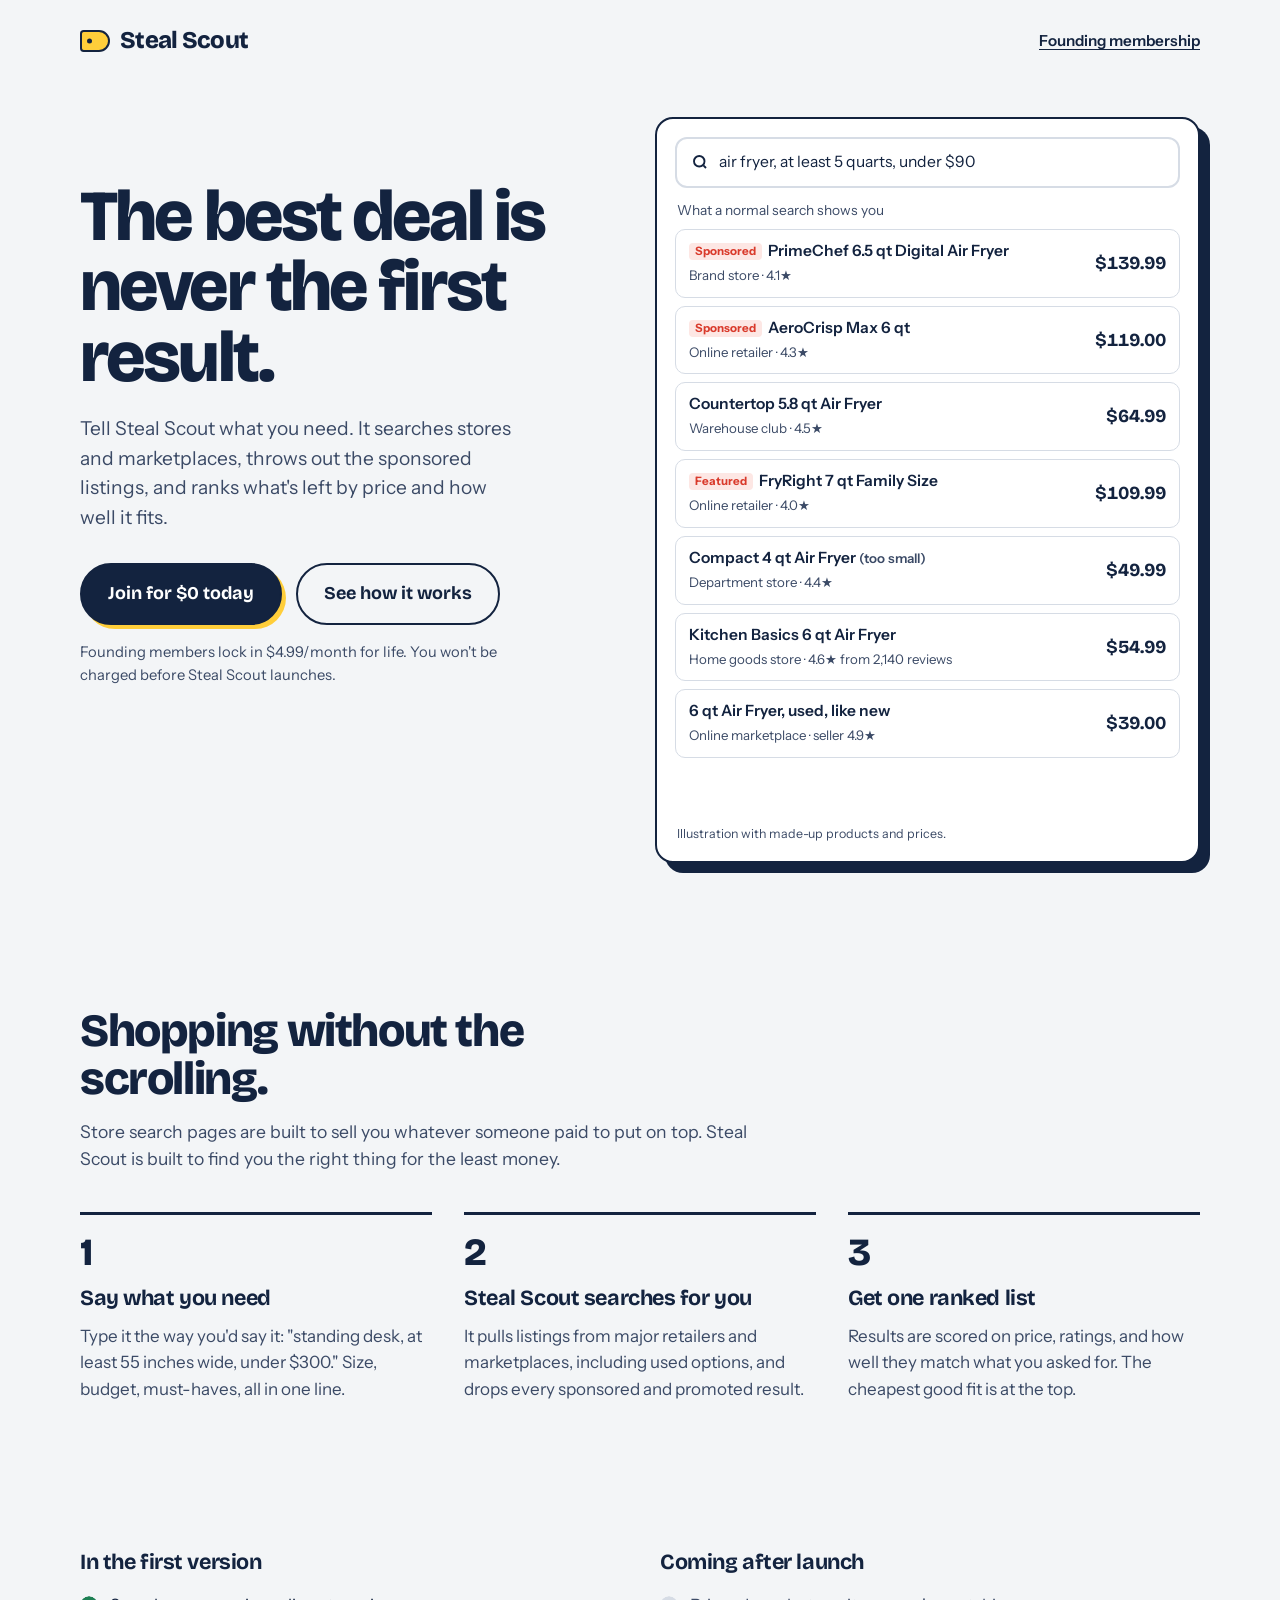
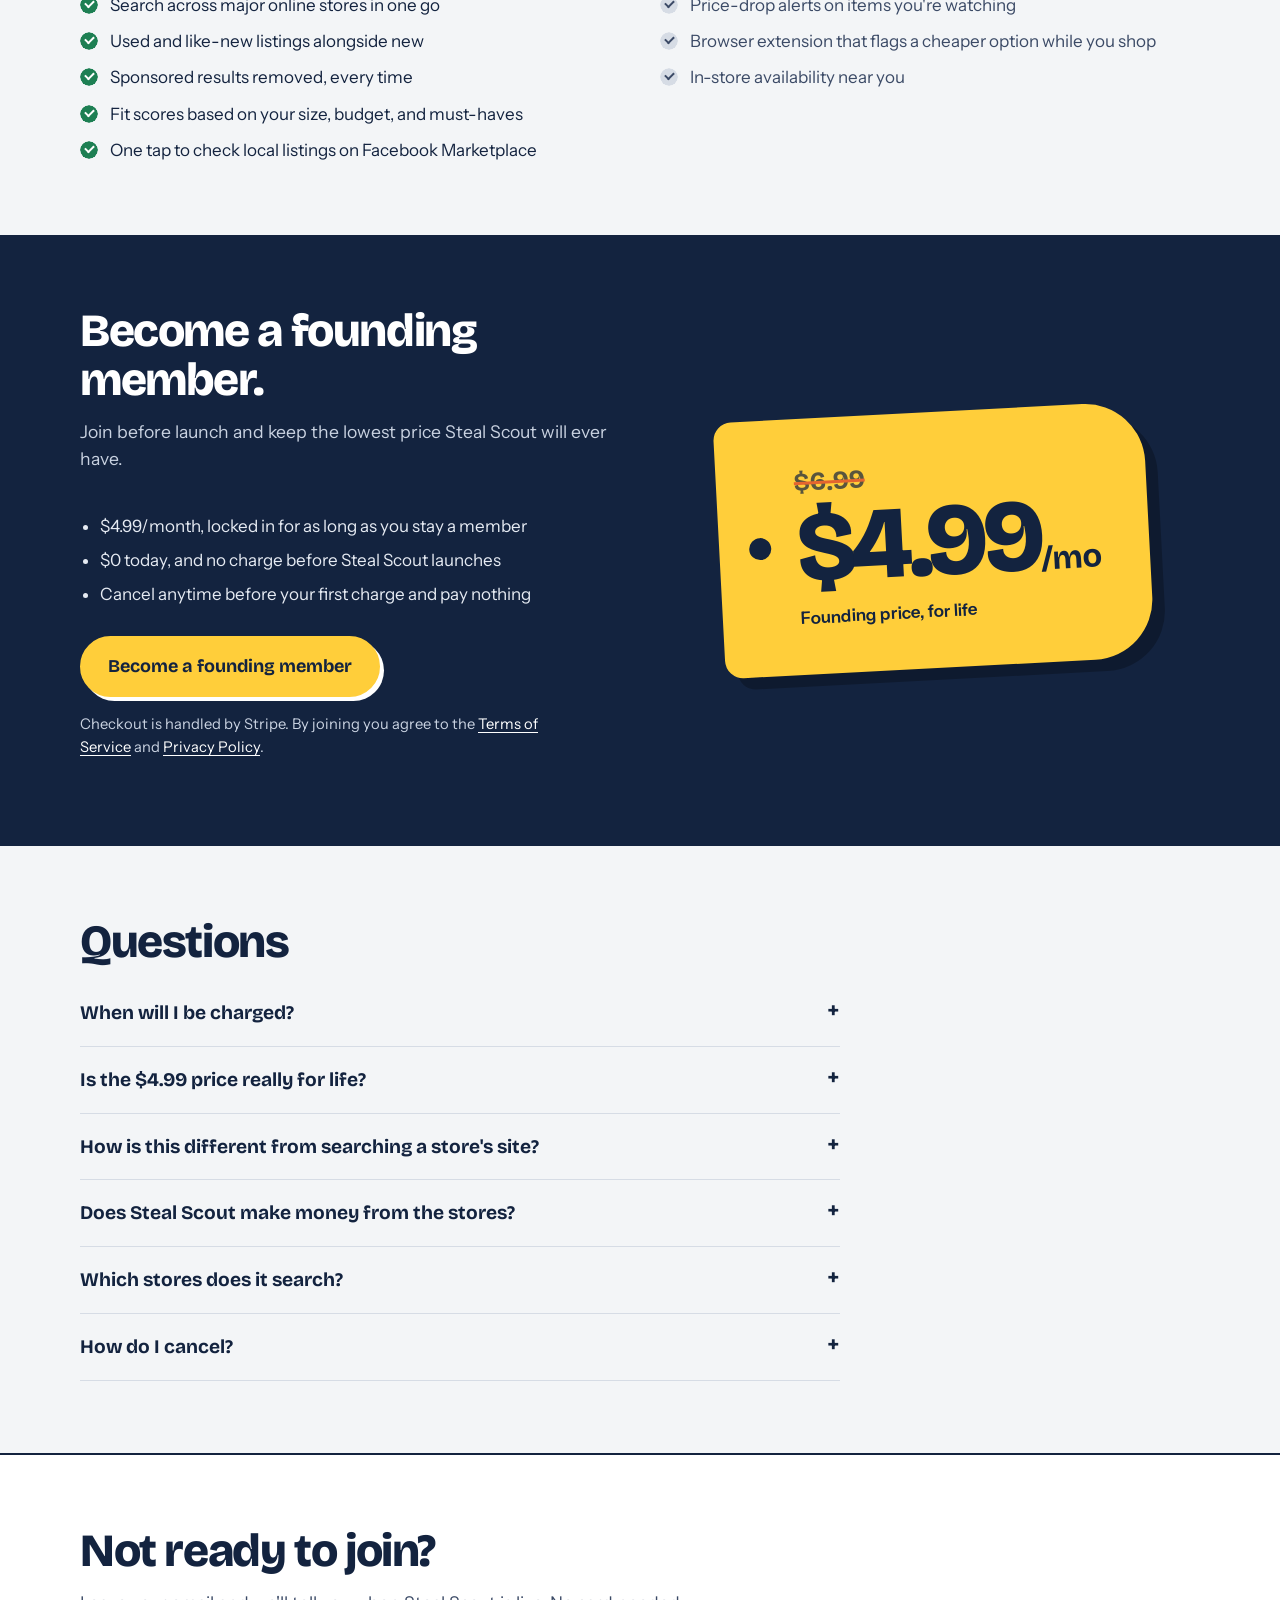
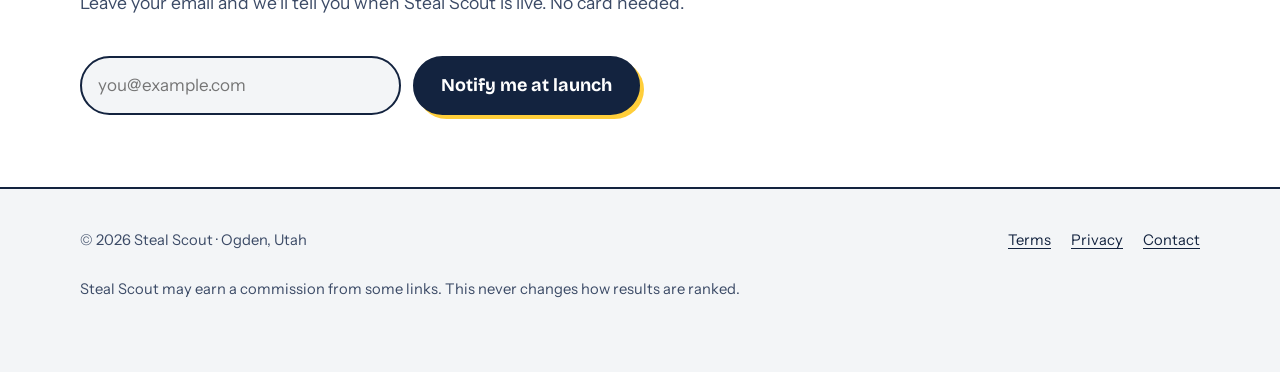
==== index.html @ 801db47e "Add files via upload" ====
<!doctype html>
<html lang="en">
<head>
  <meta charset="utf-8">
  <meta name="viewport" content="width=device-width, initial-scale=1">
  <title>Steal Scout — the best deal, minus the ads</title>
  <meta name="description" content="Tell Steal Scout what you need. It searches stores and marketplaces, removes the sponsored results, and ranks what's left by price and fit.">
  <meta property="og:title" content="Steal Scout — the best deal, minus the ads">
  <meta property="og:description" content="Skip the sponsored listings. Get the cheapest good fit across stores in one list.">
  <meta property="og:type" content="website">
  <link rel="icon" href="data:image/svg+xml,%3Csvg xmlns='http://www.w3.org/2000/svg' viewBox='0 0 32 24'%3E%3Cpath d='M2 2h18l10 10-10 10H2z' fill='%23ffce3a' stroke='%2313233f' stroke-width='2.5' stroke-linejoin='round'/%3E%3Ccircle cx='8' cy='12' r='2.5' fill='%2313233f'/%3E%3C/svg%3E">
  <link rel="preconnect" href="https://fonts.googleapis.com">
  <link rel="preconnect" href="https://fonts.gstatic.com" crossorigin>
  <link href="https://fonts.googleapis.com/css2?family=Bricolage+Grotesque:opsz,wght@12..96,600;12..96,700;12..96,800&family=Instrument+Sans:wght@400;600&display=swap" rel="stylesheet">
  <link rel="stylesheet" href="styles.css">
</head>
<body>

<header class="site-head">
  <div class="wrap">
    <a class="logo" href="/"><span class="logo-tag" aria-hidden="true"></span>Steal Scout</a>
    <a class="head-link" href="#founding">Founding membership</a>
  </div>
</header>

<main>
  <section class="hero">
    <div class="wrap">
      <div>
        <h1>The best deal is never the first result.</h1>
        <p class="lede">Tell Steal Scout what you need. It searches stores and marketplaces, throws out the sponsored listings, and ranks what's left by price and how well it fits.</p>
        <div class="hero-cta">
          <a class="btn" href="https://buy.stripe.com/4gM4gB4GC7QSdQm1ie2cg00">Join for $0 today</a>
          <a class="btn btn-ghost" href="#how">See how it works</a>
        </div>
        <p class="fine">Founding members lock in $4.99/month for life. You won't be charged before Steal Scout launches.</p>
      </div>

      <div class="demo" id="demo" aria-label="Example of a Steal Scout search">
        <div class="demo-search">
          <svg width="18" height="18" viewBox="0 0 24 24" fill="none" stroke="currentColor" stroke-width="2.5" aria-hidden="true"><circle cx="11" cy="11" r="7"/><path d="m20 20-3.5-3.5"/></svg>
          <span>air fryer, at least 5 quarts, under $90</span>
        </div>
        <div class="demo-status">
          <span id="demo-label" aria-live="polite">What a normal search shows you</span>
          <button type="button" id="replay" hidden>Replay</button>
        </div>
        <ol class="results">
          <li class="result is-ad">
            <div class="r-name"><span class="ad-flag">Sponsored</span>PrimeChef 6.5 qt Digital Air Fryer</div>
            <div class="r-price">$139.99</div>
            <div class="r-meta">Brand store · 4.1★</div>
          </li>
          <li class="result is-ad">
            <div class="r-name"><span class="ad-flag">Sponsored</span>AeroCrisp Max 6 qt</div>
            <div class="r-price">$119.00</div>
            <div class="r-meta">Online retailer · 4.3★</div>
          </li>
          <li class="result r-mid" data-rank="2">
            <div class="r-name"><span class="fit">91% fit</span>Countertop 5.8 qt Air Fryer</div>
            <div class="r-price">$64.99</div>
            <div class="r-meta">Warehouse club · 4.5★</div>
          </li>
          <li class="result is-ad">
            <div class="r-name"><span class="ad-flag">Featured</span>FryRight 7 qt Family Size</div>
            <div class="r-price">$109.99</div>
            <div class="r-meta">Online retailer · 4.0★</div>
          </li>
          <li class="result r-low" data-rank="4">
            <div class="r-name"><span class="fit">52% fit</span>Compact 4 qt Air Fryer <span class="r-meta">(too small)</span></div>
            <div class="r-price">$49.99</div>
            <div class="r-meta">Department store · 4.4★</div>
          </li>
          <li class="result r-best" data-rank="1">
            <div class="r-name"><span class="fit">96% fit</span>Kitchen Basics 6 qt Air Fryer</div>
            <div class="r-price">$54.99</div>
            <div class="r-meta">Home goods store · 4.6★ from 2,140 reviews</div>
          </li>
          <li class="result r-used" data-rank="3">
            <div class="r-name"><span class="fit">84% fit</span>6 qt Air Fryer, used, like new</div>
            <div class="r-price">$39.00</div>
            <div class="r-meta">Online marketplace · seller 4.9★</div>
          </li>
        </ol>
        <div class="savings">Best fit: $85.00 less than the first result.</div>
        <p class="demo-note">Illustration with made-up products and prices.</p>
      </div>
    </div>
  </section>

  <section id="how">
    <div class="wrap">
      <h2 class="section-title">Shopping without the scrolling.</h2>
      <p class="section-sub">Store search pages are built to sell you whatever someone paid to put on top. Steal Scout is built to find you the right thing for the least money.</p>
      <ol class="steps">
        <li>
          <h3>Say what you need</h3>
          <p>Type it the way you'd say it: "standing desk, at least 55 inches wide, under $300." Size, budget, must-haves, all in one line.</p>
        </li>
        <li>
          <h3>Steal Scout searches for you</h3>
          <p>It pulls listings from major retailers and marketplaces, including used options, and drops every sponsored and promoted result.</p>
        </li>
        <li>
          <h3>Get one ranked list</h3>
          <p>Results are scored on price, ratings, and how well they match what you asked for. The cheapest good fit is at the top.</p>
        </li>
      </ol>
    </div>
  </section>

  <section>
    <div class="wrap split">
      <div>
        <h3>In the first version</h3>
        <ul class="checklist">
          <li>Search across major online stores in one go</li>
          <li>Used and like-new listings alongside new</li>
          <li>Sponsored results removed, every time</li>
          <li>Fit scores based on your size, budget, and must-haves</li>
          <li>One tap to check local listings on Facebook Marketplace</li>
        </ul>
      </div>
      <div>
        <h3>Coming after launch</h3>
        <ul class="checklist later">
          <li>Price-drop alerts on items you're watching</li>
          <li>Browser extension that flags a cheaper option while you shop</li>
          <li>In-store availability near you</li>
        </ul>
      </div>
    </div>
  </section>

  <section class="offer" id="founding">
    <div class="wrap">
      <div>
        <h2 class="section-title">Become a founding member.</h2>
        <p class="section-sub">Join before launch and keep the lowest price Steal Scout will ever have.</p>
        <ul>
          <li>$4.99/month, locked in for as long as you stay a member</li>
          <li>$0 today, and no charge before Steal Scout launches</li>
          <li>Cancel anytime before your first charge and pay nothing</li>
        </ul>
        <a class="btn" href="https://buy.stripe.com/4gM4gB4GC7QSdQm1ie2cg00">Become a founding member</a>
        <p class="fine">Checkout is handled by Stripe. By joining you agree to the <a href="terms.html">Terms of Service</a> and <a href="privacy.html">Privacy Policy</a>.</p>
      </div>
      <div class="tag" aria-label="Founding price: $4.99 per month, regular price $6.99">
        <div class="tag-was">$6.99</div>
        <div class="tag-now">$4.99<span>/mo</span></div>
        <div class="tag-for">Founding price, for life</div>
      </div>
    </div>
  </section>

  <section>
    <div class="wrap">
      <h2 class="section-title">Questions</h2>
      <div class="faq">
        <details>
          <summary>When will I be charged?</summary>
          <p>Nothing is charged when you join. Your membership starts with a 30-day free trial, and Steal Scout is scheduled to launch in early November 2026, before that trial ends. If launch slips, we'll extend your trial so you're never charged before Steal Scout is live, and we'll email you before your first charge either way.</p>
        </details>
        <details>
          <summary>Is the $4.99 price really for life?</summary>
          <p>Yes. As long as your membership stays active, your price stays $4.99/month. The regular price after launch will be $6.99/month.</p>
        </details>
        <details>
          <summary>How is this different from searching a store's site?</summary>
          <p>A store's search shows you its own products and the listings sellers pay to promote. Steal Scout compares across stores, removes every sponsored result, and ranks by price and how well each item matches what you asked for.</p>
        </details>
        <details>
          <summary>Does Steal Scout make money from the stores?</summary>
          <p>Some links may be affiliate links, which means we may earn a small commission if you buy, at no extra cost to you. Commissions never affect the ranking. Results are ordered by price, ratings, and fit only.</p>
        </details>
        <details>
          <summary>Which stores does it search?</summary>
          <p>At launch, major online retailers and marketplaces, including used listings, plus a one-tap link to check Facebook Marketplace near you. We'll add more sources over time. It won't cover every store on day one.</p>
        </details>
        <details>
          <summary>How do I cancel?</summary>
          <p>Email <a href="mailto:support@YOURDOMAIN.com">support@YOURDOMAIN.com</a> and we'll cancel your membership the same day. If you cancel before your first charge, you pay nothing.</p>
        </details>
      </div>
    </div>
  </section>

  <section class="waitlist">
    <div class="wrap">
      <h2 class="section-title">Not ready to join?</h2>
      <p class="section-sub">Leave your email and we'll tell you when Steal Scout is live. No card needed.</p>
      <form name="waitlist" method="POST" action="/thanks.html" data-netlify="true" netlify-honeypot="company">
        <input type="hidden" name="form-name" value="waitlist">
        <p class="hidden"><label>Don't fill this out: <input name="company"></label></p>
        <label class="hidden" for="wl-email">Email address</label>
        <input id="wl-email" type="email" name="email" placeholder="you@example.com" autocomplete="email" required>
        <button class="btn" type="submit">Notify me at launch</button>
      </form>
    </div>
  </section>
</main>

<footer class="site-foot">
  <div class="wrap">
    <span>© 2026 Steal Scout · Ogden, Utah</span>
    <nav>
      <a href="terms.html">Terms</a>
      <a href="privacy.html">Privacy</a>
      <a href="mailto:support@YOURDOMAIN.com">Contact</a>
    </nav>
    <p class="disclosure">Steal Scout may earn a commission from some links. This never changes how results are ranked.</p>
  </div>
</footer>

<script>
(function () {
  var demo = document.getElementById('demo');
  var label = document.getElementById('demo-label');
  var replay = document.getElementById('replay');
  var ranked = demo.querySelectorAll('[data-rank]');
  var reduce = window.matchMedia('(prefers-reduced-motion: reduce)').matches;
  var timers = [];

  function setOrder(on) {
    ranked.forEach(function (el) {
      el.style.order = on ? el.getAttribute('data-rank') : '';
      el.classList.toggle('best', on && el.getAttribute('data-rank') === '1');
    });
  }
  function finish() {
    demo.classList.add('scouting', 'done');
    setOrder(true);
    label.textContent = 'What Steal Scout shows you';
    replay.hidden = false;
  }
  function run() {
    timers.forEach(clearTimeout);
    demo.classList.remove('scouting', 'done');
    setOrder(false);
    label.textContent = 'What a normal search shows you';
    replay.hidden = true;
    if (reduce) { finish(); return; }
    timers.push(setTimeout(function () {
      demo.classList.add('scouting');
      label.textContent = 'Removing sponsored results…';
    }, 1600));
    timers.push(setTimeout(finish, 3000));
  }
  replay.addEventListener('click', run);
  run();
})();
</script>
</body>
</html>
---- styles.css ----
/* Steal Scout — shared styles
   Palette: price-gun navy, clearance-sticker yellow, markdown red, savings green */
:root {
  --ink: #13233f;
  --ink-soft: #3b4a66;
  --paper: #f3f5f7;
  --card: #ffffff;
  --sticker: #ffce3a;
  --sticker-deep: #f2b705;
  --markdown: #d93a2b;
  --save: #1d7f53;
  --line: #d6dce5;
  --radius-tag: 14px;
  --display: "Bricolage Grotesque", "Arial Narrow", sans-serif;
  --body: "Instrument Sans", system-ui, sans-serif;
}

* { box-sizing: border-box; }
html { -webkit-text-size-adjust: 100%; }
body {
  margin: 0;
  background: var(--paper);
  color: var(--ink);
  font-family: var(--body);
  font-size: 1.0625rem;
  line-height: 1.55;
}
img { max-width: 100%; }
a { color: var(--ink); text-underline-offset: 3px; }
a:focus-visible, button:focus-visible, input:focus-visible, summary:focus-visible {
  outline: 3px solid var(--sticker-deep);
  outline-offset: 3px;
  border-radius: 6px;
}

.wrap { width: min(1120px, 100% - 32px); margin-inline: auto; }

/* Header */
.site-head { padding: 22px 0; }
.site-head .wrap { display: flex; align-items: center; justify-content: space-between; gap: 16px; }
.logo {
  font-family: var(--display);
  font-weight: 800;
  font-size: 1.5rem;
  letter-spacing: -0.03em;
  text-decoration: none;
  display: inline-flex; align-items: center; gap: 10px;
}
.logo-tag {
  width: 30px; height: 22px;
  background: var(--sticker);
  border: 2px solid var(--ink);
  border-radius: 4px 12px 12px 4px;
  position: relative;
}
.logo-tag::after {
  content: ""; position: absolute; left: 5px; top: 50%;
  width: 5px; height: 5px; border-radius: 50%;
  background: var(--ink); transform: translateY(-50%);
}
.head-link { font-weight: 600; font-size: 0.95rem; }

/* Buttons */
.btn {
  display: inline-block;
  font-family: var(--display);
  font-weight: 700;
  font-size: 1.125rem;
  padding: 15px 26px;
  border-radius: 999px;
  border: 2px solid var(--ink);
  background: var(--ink);
  color: #fff;
  text-decoration: none;
  cursor: pointer;
  transition: transform .12s ease, box-shadow .12s ease;
  box-shadow: 4px 4px 0 var(--sticker);
}
.btn:hover { transform: translate(-1px, -1px); box-shadow: 6px 6px 0 var(--sticker); }
.btn:active { transform: translate(2px, 2px); box-shadow: 1px 1px 0 var(--sticker); }
.btn-ghost { background: transparent; color: var(--ink); box-shadow: none; }
.btn-ghost:hover { box-shadow: none; background: #fff; }

/* Hero */
.hero { padding: 36px 0 72px; }
.hero .wrap {
  display: grid;
  grid-template-columns: 1fr 1.05fr;
  gap: 56px;
  align-items: start;
}
.hero .wrap > div:first-child { padding-top: 64px; }
.hero h1 {
  font-family: var(--display);
  font-weight: 800;
  font-size: clamp(2.6rem, 5.6vw, 4.6rem);
  line-height: 0.98;
  letter-spacing: -0.04em;
  margin: 0 0 22px;
}
.hero .lede { font-size: 1.2rem; color: var(--ink-soft); max-width: 34ch; margin: 0 0 30px; }
.hero-cta { display: flex; flex-wrap: wrap; gap: 14px; align-items: center; }
.fine { font-size: 0.92rem; color: var(--ink-soft); margin-top: 16px; max-width: 46ch; }

/* Demo panel */
.demo {
  background: var(--card);
  border: 2px solid var(--ink);
  border-radius: 18px;
  padding: 18px;
  box-shadow: 10px 10px 0 var(--ink);
}
.demo-search {
  display: flex; align-items: center; gap: 10px;
  border: 2px solid var(--line);
  border-radius: 12px;
  padding: 11px 14px;
  font-size: 0.98rem;
}
.demo-search svg { flex: none; }
.demo-status {
  display: flex; justify-content: space-between; align-items: center;
  font-size: 0.86rem; color: var(--ink-soft);
  margin: 12px 2px 8px;
  min-height: 1.4em;
}
.demo-status button {
  font: inherit; font-weight: 600; color: var(--ink);
  background: none; border: 0; text-decoration: underline; cursor: pointer; padding: 0;
}
.results { list-style: none; margin: 0; padding: 0; display: grid; gap: 8px; }
.result {
  display: grid;
  grid-template-columns: 1fr auto;
  gap: 4px 12px;
  padding: 11px 13px;
  border: 1.5px solid var(--line);
  border-radius: 10px;
  background: #fff;
  overflow: hidden;
  transition: opacity .45s ease, max-height .5s ease .25s, padding .5s ease .25s, margin .5s ease .25s, border-width .5s ease .25s;
  max-height: 120px;
}
.r-name { font-weight: 600; font-size: 0.97rem; line-height: 1.3; }
.r-meta { font-size: 0.83rem; color: var(--ink-soft); }
.r-price {
  font-family: var(--display); font-weight: 700; font-size: 1.15rem;
  grid-row: span 2; align-self: center; text-align: right;
  font-variant-numeric: tabular-nums;
}
.ad-flag {
  display: inline-block; font-size: 0.72rem; font-weight: 700;
  background: #fde7e4; color: var(--markdown);
  border-radius: 4px; padding: 1px 6px; margin-right: 6px; vertical-align: 1px;
}
.fit {
  display: none; font-size: 0.78rem; font-weight: 700;
  background: #e1f3ea; color: var(--save);
  border-radius: 4px; padding: 1px 6px; margin-right: 6px; vertical-align: 1px;
}
.best { border-color: var(--save); border-width: 2px; }

/* Demo states */
.demo.scouting .is-ad { opacity: .35; text-decoration: line-through; text-decoration-color: var(--markdown); }
.demo.done .is-ad {
  opacity: 0; max-height: 0; padding-top: 0; padding-bottom: 0;
  margin-top: -8px; border-width: 0;
}
.demo.done .fit { display: inline-block; }
.demo.done .is-ad .fit { display: none; }
.savings {
  margin-top: 12px;
  background: var(--sticker);
  border-radius: 10px;
  padding: 10px 14px;
  font-weight: 600;
  font-size: 0.95rem;
  opacity: 0; transform: translateY(6px);
  transition: opacity .4s ease .7s, transform .4s ease .7s;
}
.demo.done .savings { opacity: 1; transform: none; }
.demo-note { font-size: 0.78rem; color: var(--ink-soft); margin: 10px 2px 0; }

/* Sections */
section { padding: 72px 0; }
.section-title {
  font-family: var(--display);
  font-weight: 800;
  font-size: clamp(2rem, 3.6vw, 2.9rem);
  letter-spacing: -0.03em;
  line-height: 1.05;
  margin: 0 0 14px;
  max-width: 22ch;
}
.section-sub { color: var(--ink-soft); max-width: 58ch; margin: 0 0 40px; font-size: 1.1rem; }

/* Steps (a real sequence, so numbered) */
.steps { list-style: none; padding: 0; margin: 0; display: grid; grid-template-columns: repeat(3, 1fr); gap: 32px; counter-reset: step; }
.steps li { counter-increment: step; border-top: 3px solid var(--ink); padding-top: 18px; }
.steps li::before {
  content: counter(step);
  font-family: var(--display); font-weight: 800; font-size: 2.4rem; line-height: 1;
  display: block; margin-bottom: 10px; color: var(--ink);
}
.steps h3 { font-family: var(--display); font-size: 1.35rem; margin: 0 0 8px; letter-spacing: -0.02em; }
.steps p { margin: 0; color: var(--ink-soft); }

/* What you get / not yet */
.split { display: grid; grid-template-columns: 1fr 1fr; gap: 40px; }
.split h3 { font-family: var(--display); font-size: 1.35rem; margin: 0 0 12px; letter-spacing: -0.02em; }
.checklist { list-style: none; padding: 0; margin: 0; display: grid; gap: 10px; }
.checklist li { padding-left: 30px; position: relative; }
.checklist li::before {
  content: ""; position: absolute; left: 0; top: 4px;
  width: 18px; height: 18px; border-radius: 50%;
  background: var(--save);
  -webkit-mask: url("data:image/svg+xml,%3Csvg xmlns='http://www.w3.org/2000/svg' viewBox='0 0 20 20'%3E%3Ccircle cx='10' cy='10' r='10'/%3E%3C/svg%3E") center/contain no-repeat;
}
.checklist li::after {
  content: ""; position: absolute; left: 5px; top: 8px;
  width: 7px; height: 4px; border-left: 2px solid #fff; border-bottom: 2px solid #fff;
  transform: rotate(-45deg);
}
.checklist.later li::before { background: var(--line); }
.checklist.later li::after { border-color: var(--ink-soft); }
.checklist.later li { color: var(--ink-soft); }

/* Offer: the big price tag */
.offer { background: var(--ink); color: #fff; }
.offer .wrap { display: grid; grid-template-columns: 1fr 1fr; gap: 56px; align-items: center; }
.offer .section-title { color: #fff; }
.offer .section-sub { color: #c9d2e1; }
.offer ul { padding-left: 20px; margin: 0 0 28px; color: #e6ebf3; }
.offer li { margin-bottom: 8px; }
.offer .btn { background: var(--sticker); color: var(--ink); border-color: var(--sticker); box-shadow: 4px 4px 0 #fff; }
.offer .btn:hover { box-shadow: 6px 6px 0 #fff; }
.offer .fine { color: #c9d2e1; }
.offer .fine a { color: #fff; }

.tag {
  position: relative;
  background: var(--sticker);
  color: var(--ink);
  border-radius: 18px 60px 60px 18px;
  padding: 44px 48px 44px 78px;
  transform: rotate(-3deg);
  max-width: 440px;
  justify-self: center;
  box-shadow: 12px 12px 0 rgba(0,0,0,.25);
}
.tag::before {
  content: ""; position: absolute; left: 30px; top: 50%;
  width: 22px; height: 22px; border-radius: 50%;
  background: var(--ink); transform: translateY(-50%);
}
.tag-was {
  font-family: var(--display); font-size: 1.6rem; font-weight: 700;
  text-decoration: line-through; text-decoration-color: var(--markdown); text-decoration-thickness: 3px;
  opacity: .7;
}
.tag-now {
  font-family: var(--display); font-weight: 800;
  font-size: clamp(4rem, 9vw, 6.4rem); line-height: .9; letter-spacing: -0.05em;
}
.tag-now span { font-size: .32em; letter-spacing: 0; font-weight: 700; }
.tag-for { font-weight: 600; margin-top: 10px; }

/* FAQ */
.faq { max-width: 760px; }
.faq details { border-bottom: 1.5px solid var(--line); padding: 18px 0; }
.faq summary {
  font-family: var(--display); font-weight: 700; font-size: 1.2rem;
  cursor: pointer; list-style: none; display: flex; justify-content: space-between; gap: 16px;
}
.faq summary::-webkit-details-marker { display: none; }
.faq summary::after { content: "+"; font-size: 1.5rem; line-height: 1; transition: transform .2s ease; }
.faq details[open] summary::after { transform: rotate(45deg); }
.faq details p { margin: 12px 0 0; color: var(--ink-soft); max-width: 64ch; }

/* Waitlist */
.waitlist { background: #fff; border-top: 2px solid var(--ink); border-bottom: 2px solid var(--ink); }
.waitlist form { display: flex; gap: 12px; flex-wrap: wrap; max-width: 560px; }
.waitlist input[type="email"] {
  flex: 1 1 260px;
  font: inherit; padding: 14px 16px;
  border: 2px solid var(--ink); border-radius: 999px; background: var(--paper);
}
.hidden { position: absolute; left: -9999px; }

/* Footer */
.site-foot { padding: 40px 0 56px; font-size: 0.92rem; color: var(--ink-soft); }
.site-foot .wrap { display: flex; flex-wrap: wrap; gap: 12px 28px; justify-content: space-between; }
.site-foot nav { display: flex; gap: 20px; flex-wrap: wrap; }
.disclosure { flex-basis: 100%; max-width: 70ch; }

/* Legal pages */
.legal { padding: 24px 0 72px; }
.legal article { max-width: 720px; background: #fff; border: 2px solid var(--ink); border-radius: 18px; padding: 40px 44px; }
.legal h1 { font-family: var(--display); font-size: clamp(2.2rem, 5vw, 3rem); letter-spacing: -0.03em; line-height: 1; margin: 0 0 8px; }
.legal h2 { font-family: var(--display); font-size: 1.3rem; letter-spacing: -0.01em; margin: 32px 0 8px; }
.legal p, .legal li { color: #24324d; }
.legal .updated { color: var(--ink-soft); margin: 0 0 24px; }

/* Responsive */
@media (max-width: 880px) {
  .hero .wrap, .offer .wrap, .split { grid-template-columns: 1fr; gap: 40px; }
  .steps { grid-template-columns: 1fr; gap: 28px; }
  .hero { padding-top: 12px; }
  .hero .wrap > div:first-child { padding-top: 0; }
  .demo { box-shadow: 6px 6px 0 var(--ink); }
  section { padding: 56px 0; }
  .tag { padding: 34px 32px 34px 66px; }
  .legal article { padding: 28px 22px; }
}

@media (prefers-reduced-motion: reduce) {
  *, *::before, *::after { transition: none !important; animation: none !important; }
  .btn:hover { transform: none; }
}
.demo.done .is-ad { order: 9; }
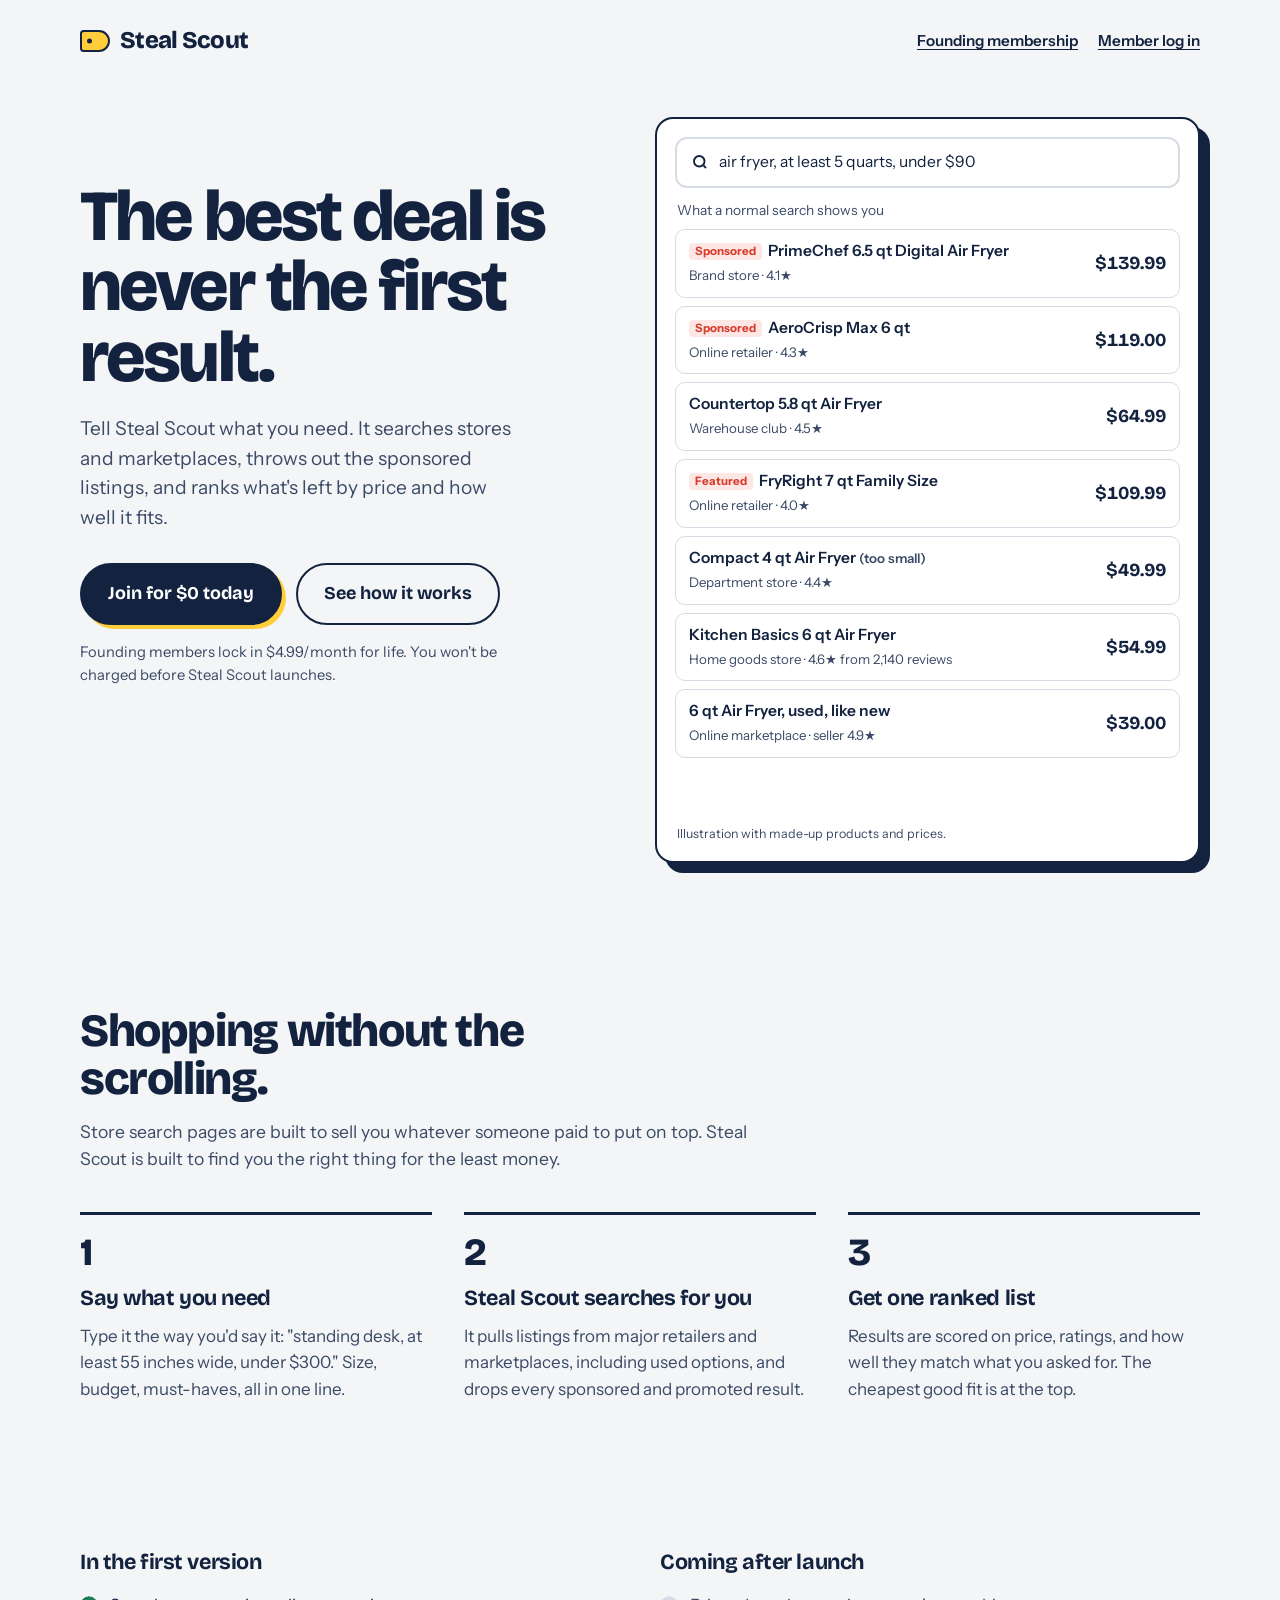
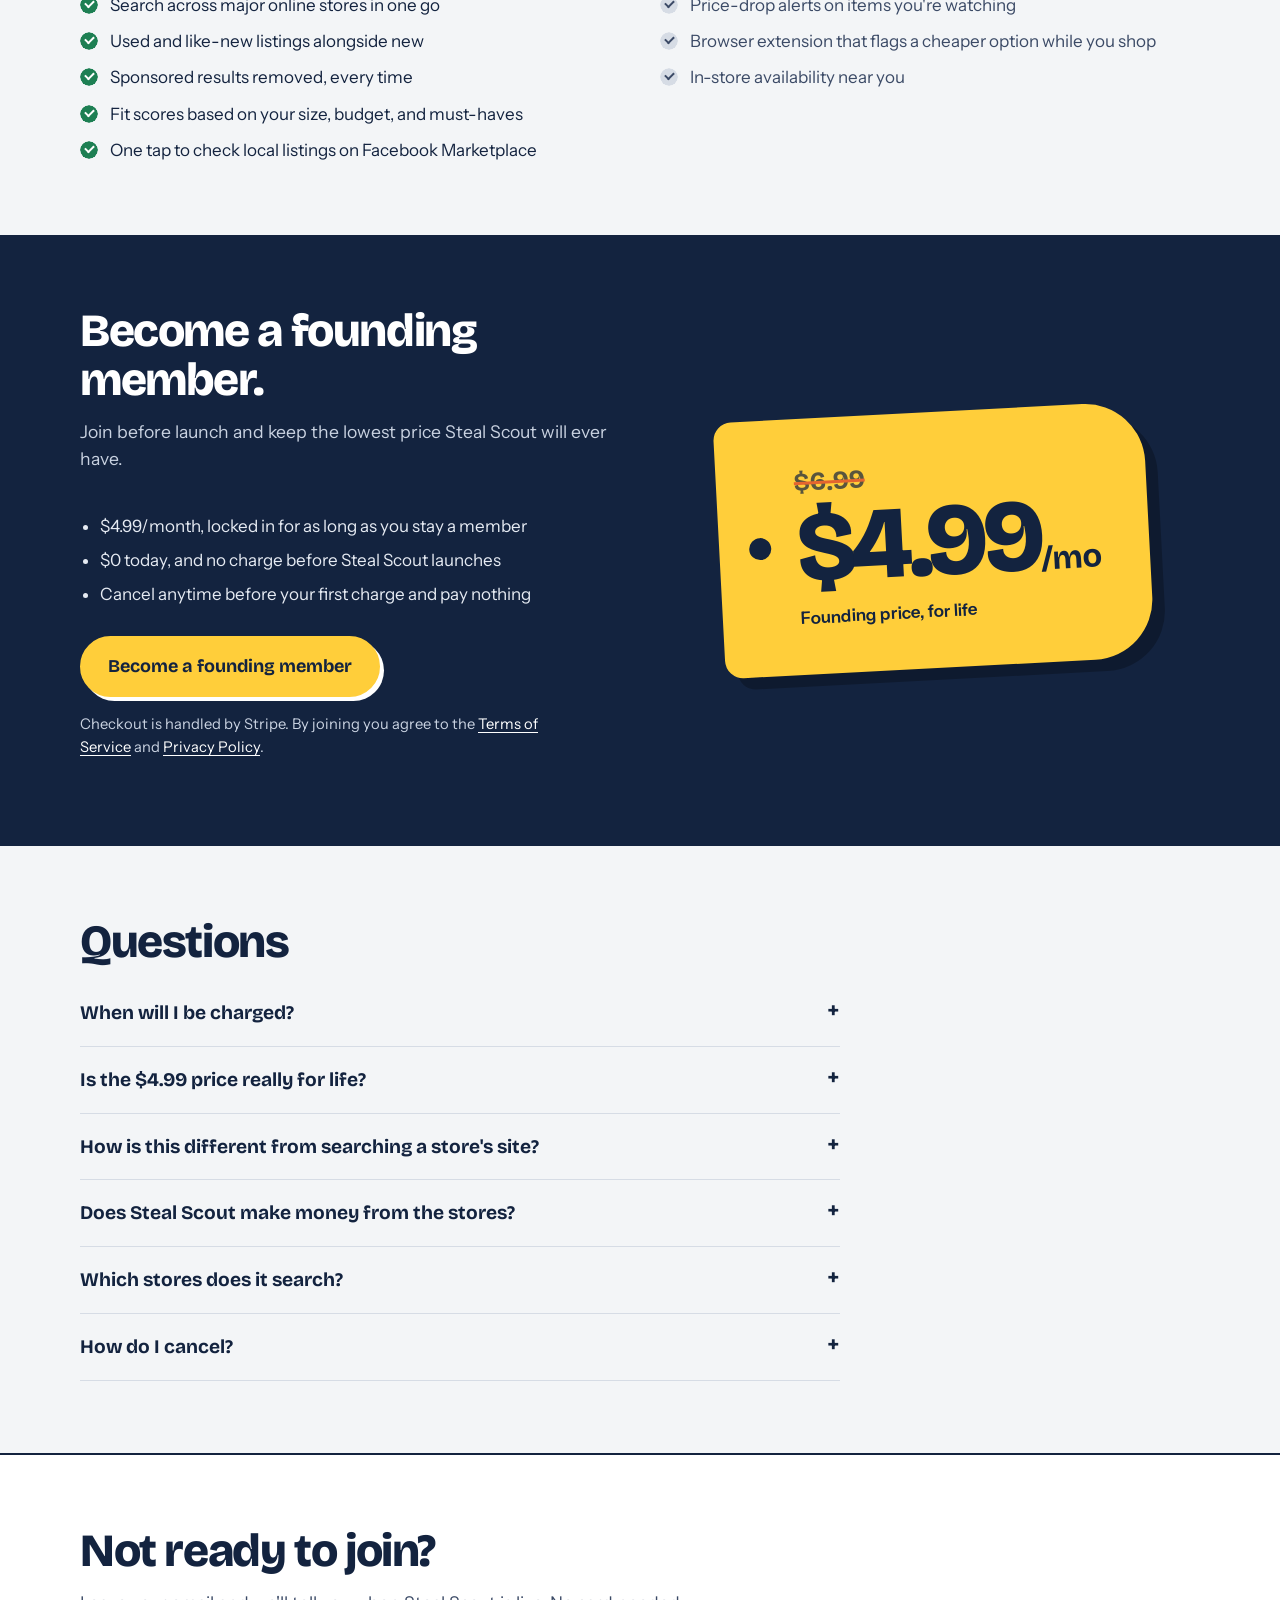
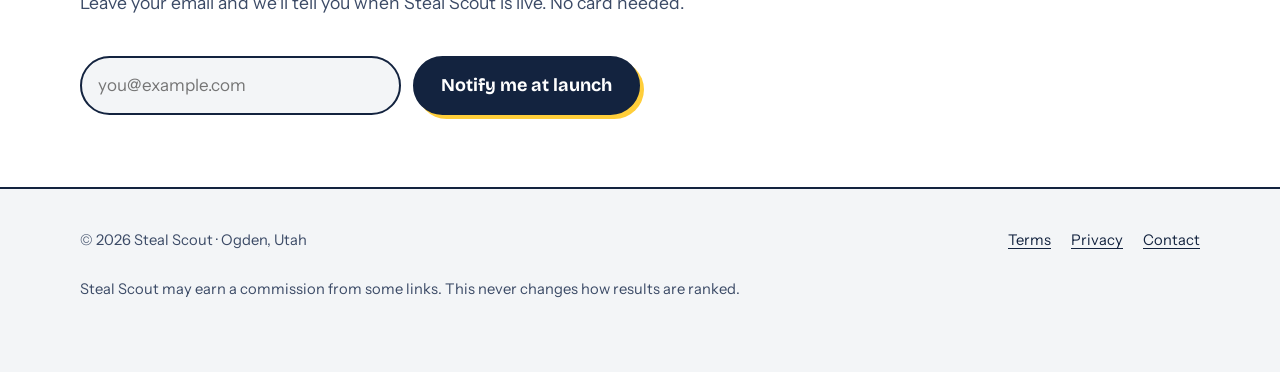
==== commit 96e2c732: "Add files via upload" ====
--- a/index.html
+++ b/index.html
@@ -19,7 +19,7 @@
 <header class="site-head">
   <div class="wrap">
     <a class="logo" href="/"><span class="logo-tag" aria-hidden="true"></span>Steal Scout</a>
-    <a class="head-link" href="#founding">Founding membership</a>
+    <nav class="head-nav"><a class="head-link" href="#founding">Founding membership</a><a class="head-link" href="/login.html">Member log in</a></nav>
   </div>
 </header>
 
--- a/styles.css
+++ b/styles.css
@@ -16,6 +16,7 @@
 }
 
 * { box-sizing: border-box; }
+[hidden] { display: none !important; }
 html { -webkit-text-size-adjust: 100%; }
 body {
   margin: 0;
@@ -59,6 +60,8 @@
   background: var(--ink); transform: translateY(-50%);
 }
 .head-link { font-weight: 600; font-size: 0.95rem; }
+.head-nav { display: flex; gap: 20px; flex-wrap: wrap; justify-content: flex-end; }
+@media (max-width: 480px) { .head-nav .head-link:first-child { display: none; } }
 
 /* Buttons */
 .btn {
